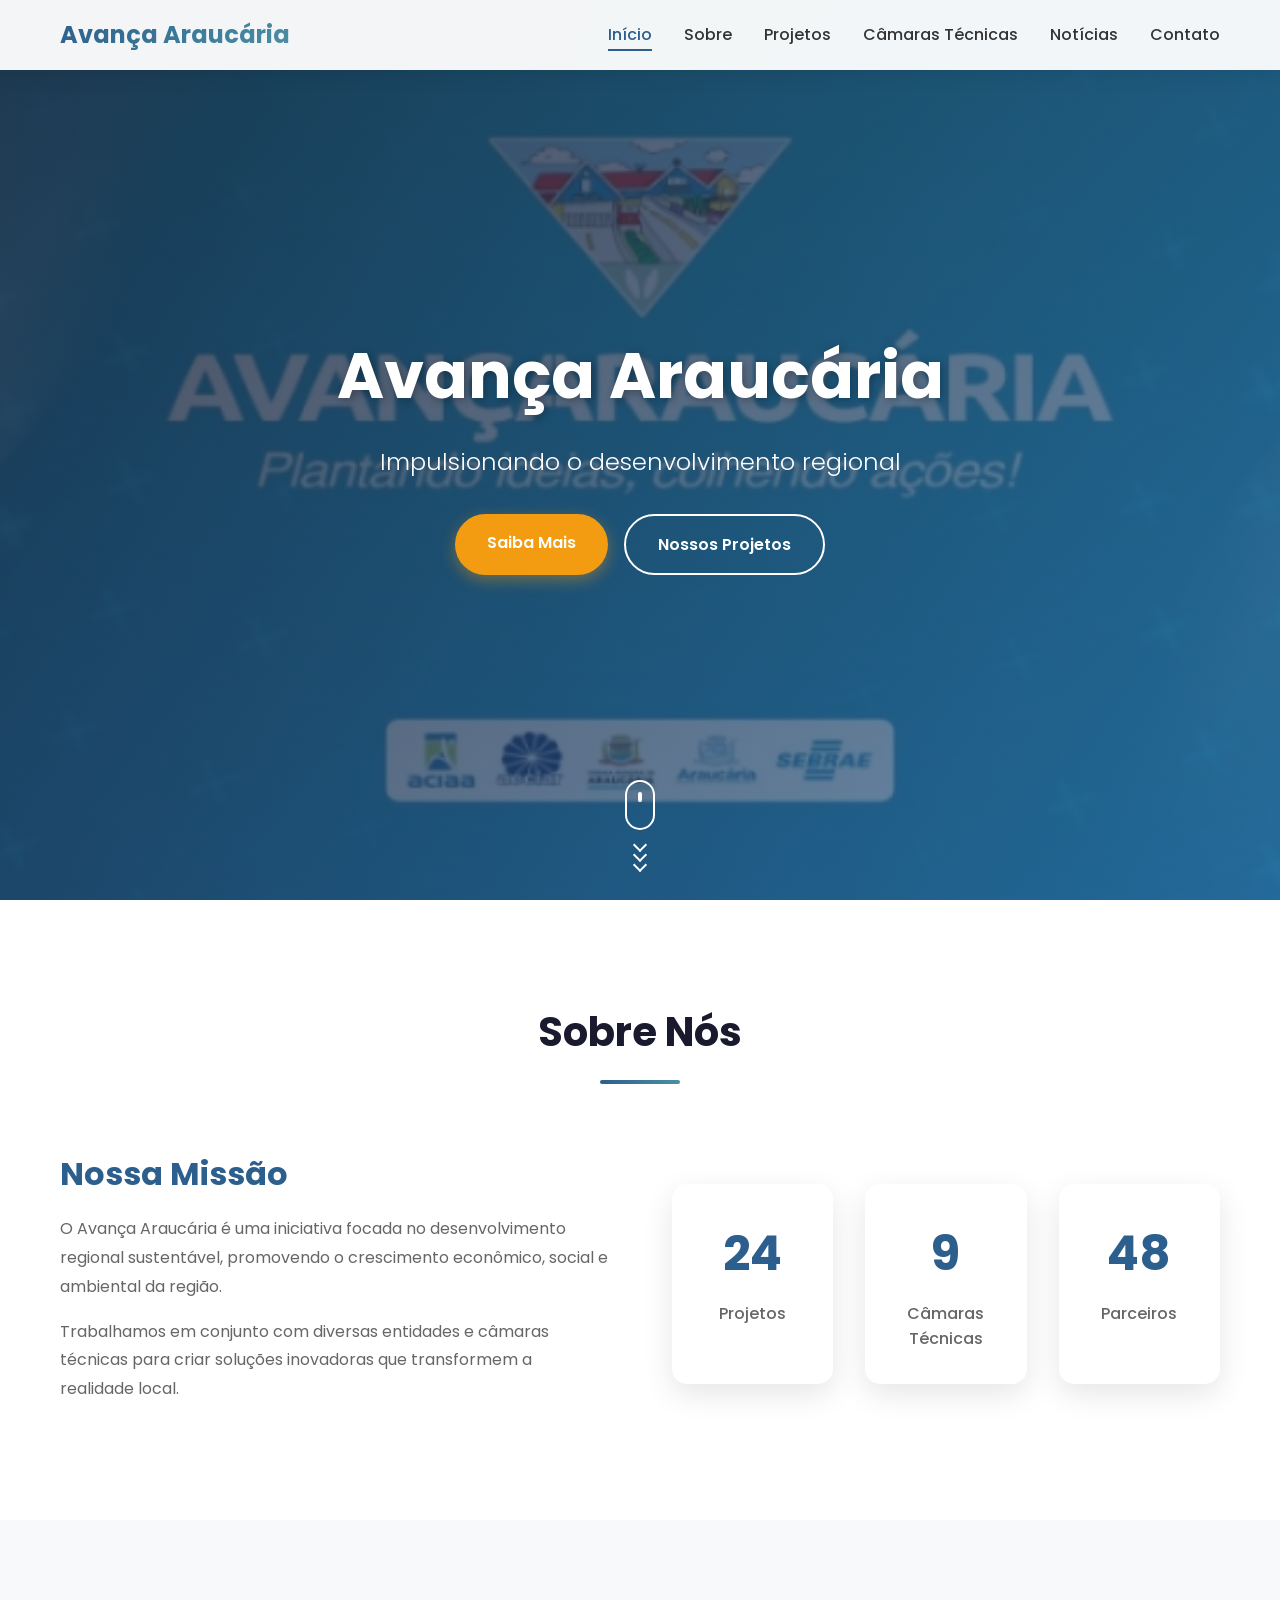
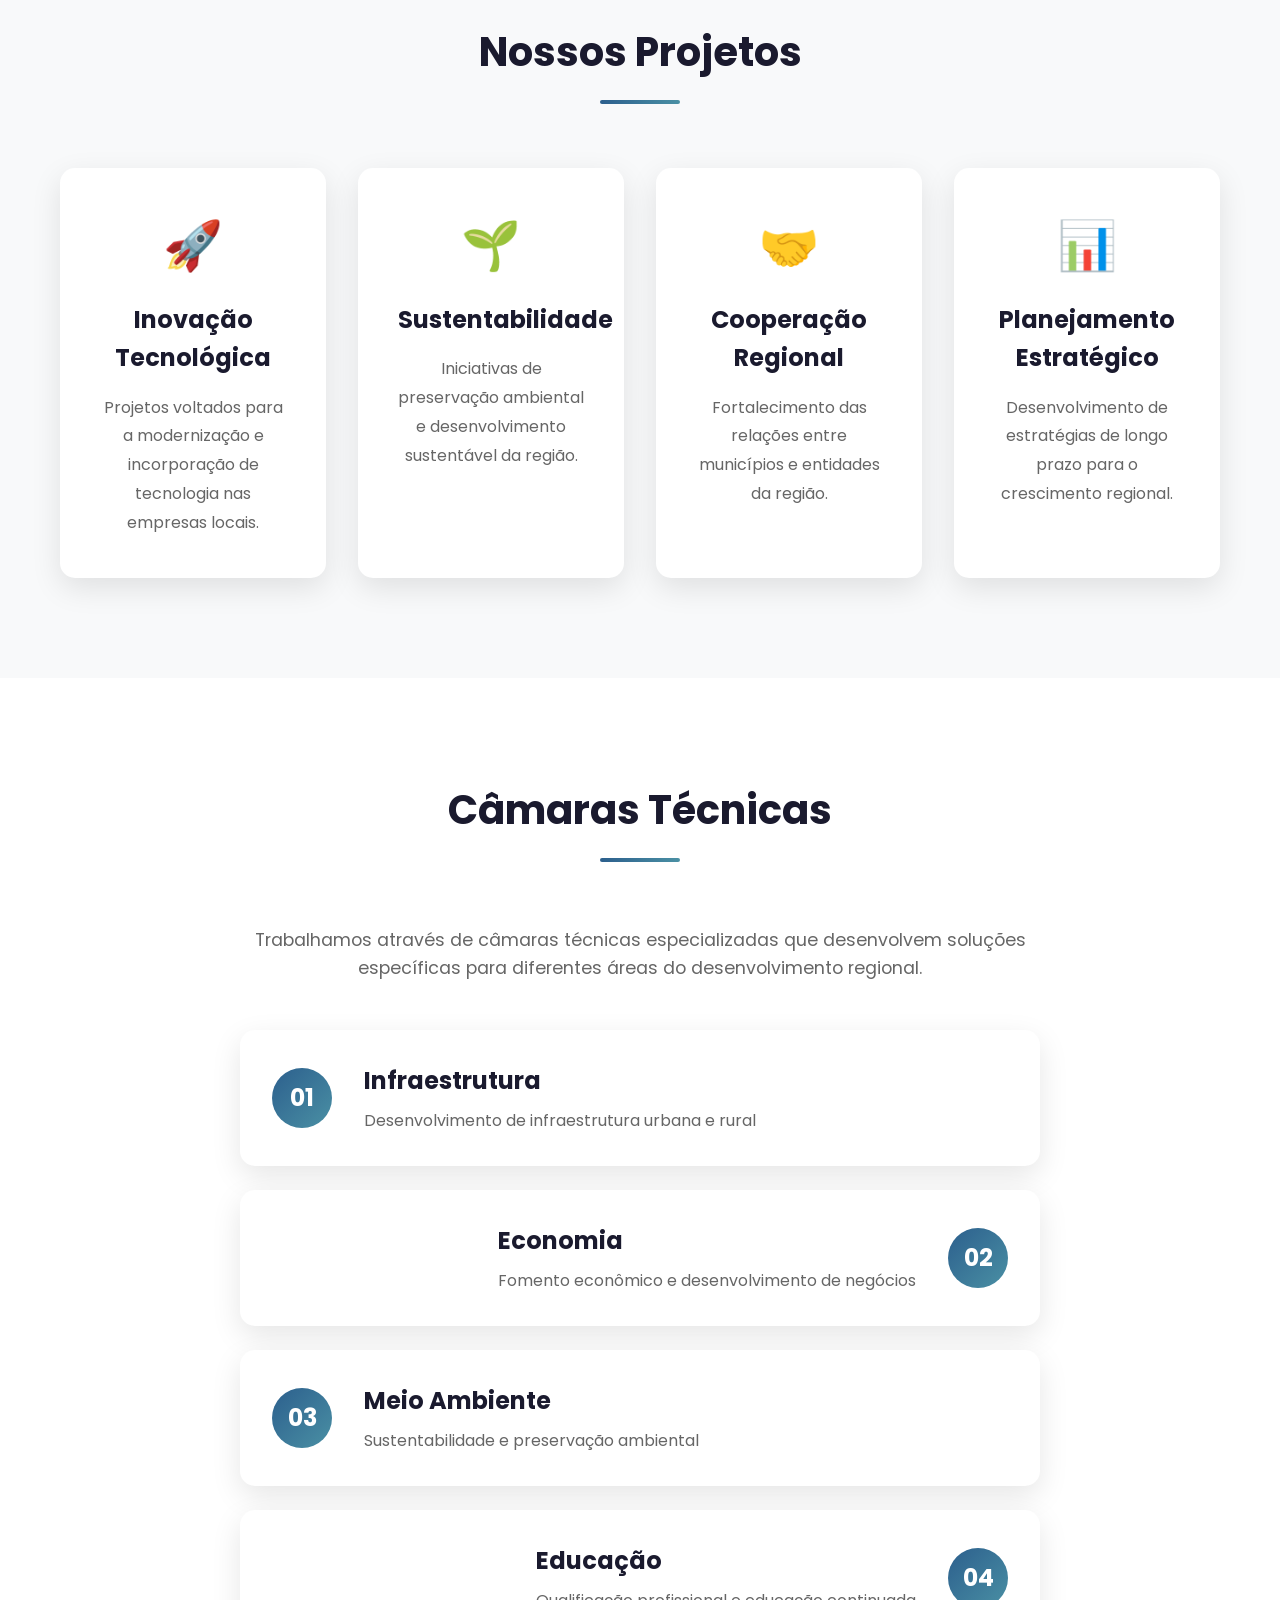
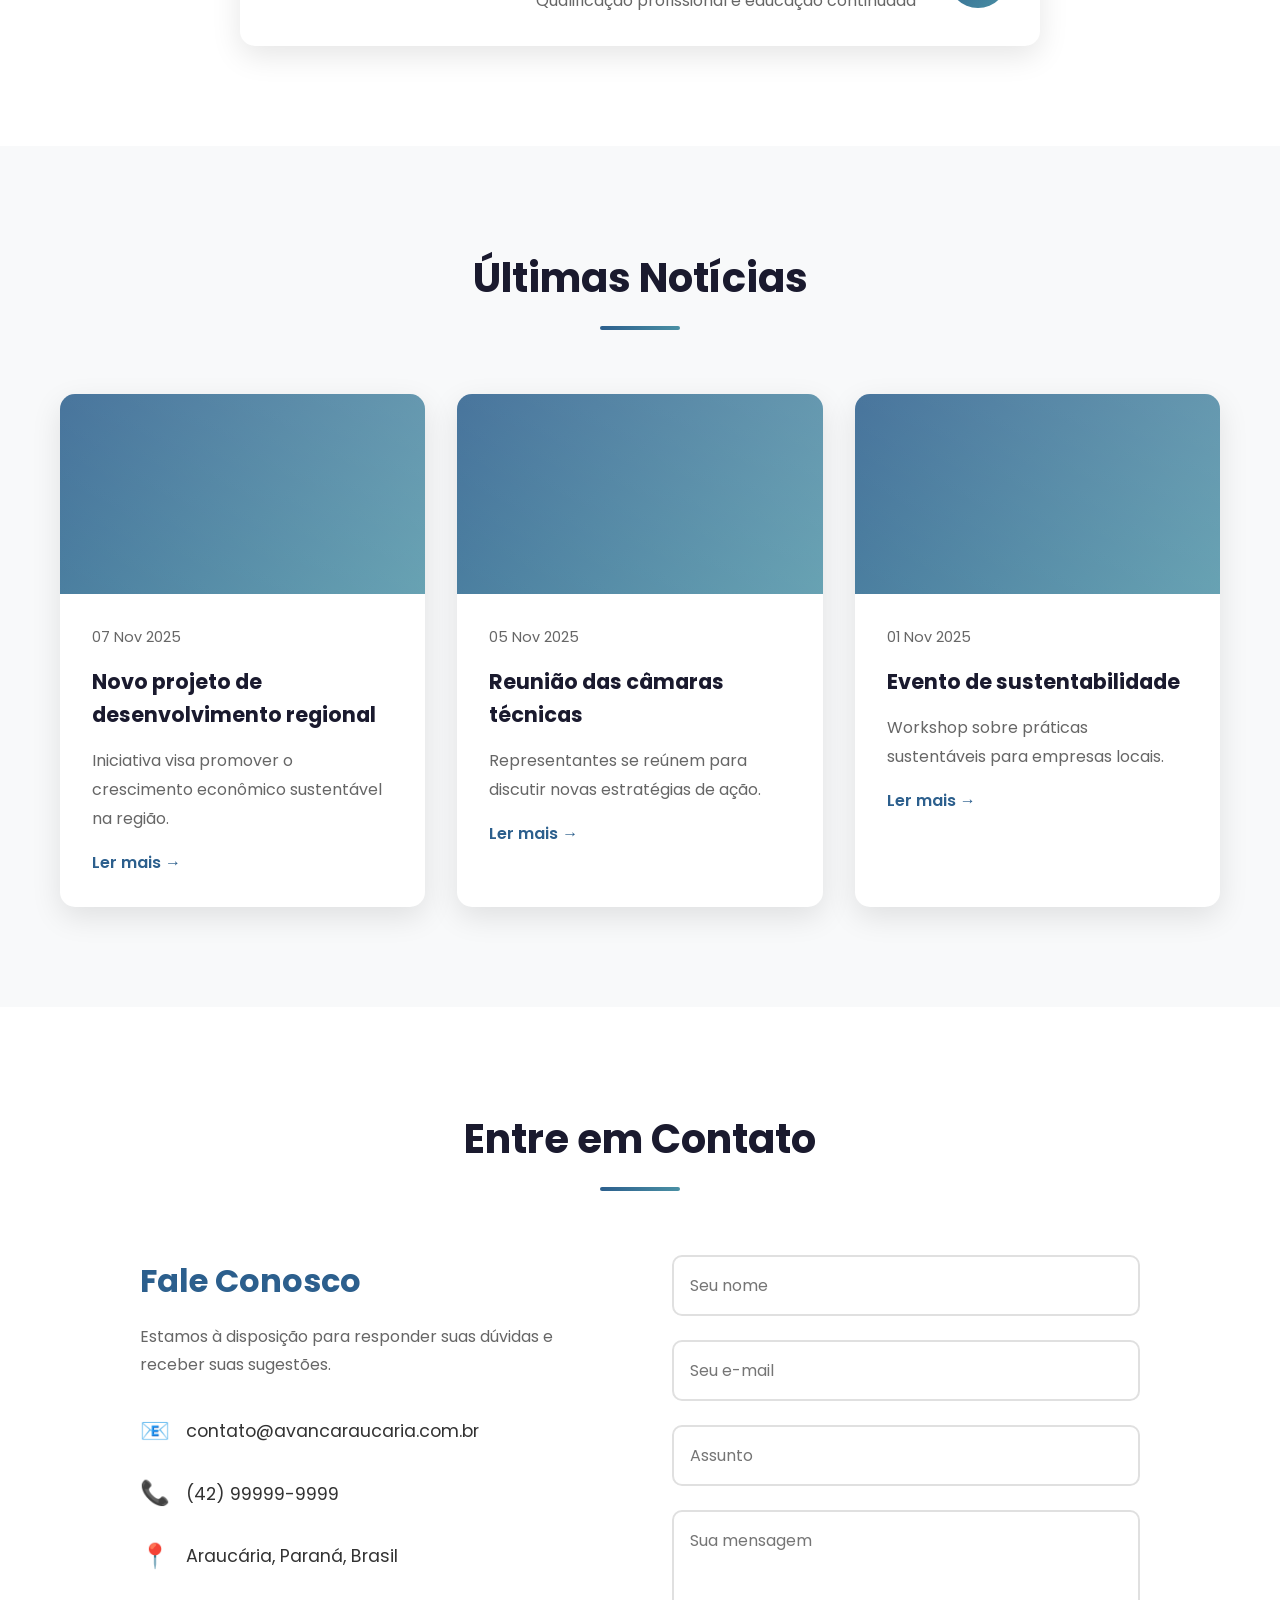
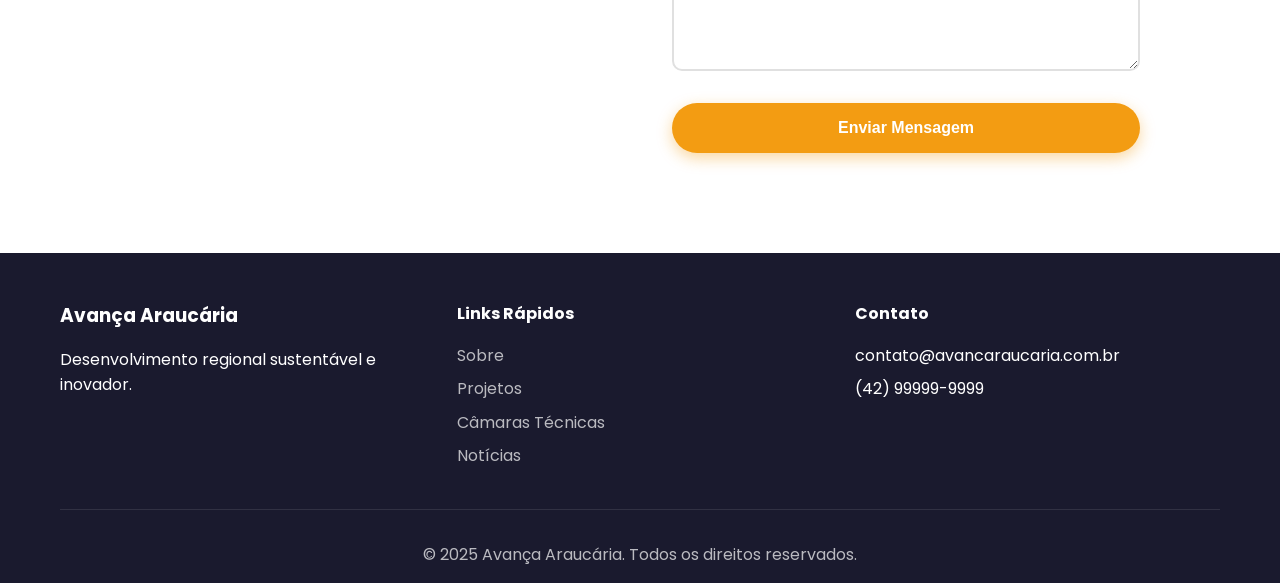
==== avancaaraucaria/frontend/index.html @ 535eb8fd "Versão inicial Frontend apenas" ====
<!DOCTYPE html>
<html lang="pt-BR">
<head>
    <meta charset="UTF-8">
    <meta name="viewport" content="width=device-width, initial-scale=1.0">
    <title>Avança Araucária - Desenvolvimento Regional</title>
    <link rel="stylesheet" href="styles.css">
    <link rel="preconnect" href="https://fonts.googleapis.com">
    <link rel="preconnect" href="https://fonts.gstatic.com" crossorigin>
    <link href="https://fonts.googleapis.com/css2?family=Poppins:wght@300;400;600;700&display=swap" rel="stylesheet">
</head>
<body>
    <!-- Navigation -->
    <nav class="navbar" id="navbar">
        <div class="container">
            <div class="nav-wrapper">
                <div class="logo">
                    <span class="logo-text">Avança Araucária</span>
                </div>
                <ul class="nav-menu" id="navMenu">
                    <li><a href="#home" class="nav-link">Início</a></li>
                    <li><a href="#sobre" class="nav-link">Sobre</a></li>
                    <li><a href="#projetos" class="nav-link">Projetos</a></li>
                    <li><a href="#câmaras" class="nav-link">Câmaras Técnicas</a></li>
                    <li><a href="#noticias" class="nav-link">Notícias</a></li>
                    <li><a href="#contato" class="nav-link">Contato</a></li>
                </ul>
                <div class="hamburger" id="hamburger">
                    <span></span>
                    <span></span>
                    <span></span>
                </div>
            </div>
        </div>
    </nav>

    <!-- Hero Section -->
    <section id="home" class="hero">
        <div class="hero-background">
            <div class="hero-image-wrapper">
                <img src="941.jpg" alt="Avança Araucária" class="hero-image">
                <div class="hero-overlay"></div>
            </div>
        </div>
        <div class="hero-content">
            <div class="container">
                <h1 class="hero-title fade-in-up">Avança Araucária</h1>
                <p class="hero-subtitle fade-in-up delay-1">Impulsionando o desenvolvimento regional</p>
                <div class="hero-buttons fade-in-up delay-2">
                    <a href="#sobre" class="btn btn-primary">Saiba Mais</a>
                    <a href="#projetos" class="btn btn-secondary">Nossos Projetos</a>
                </div>
            </div>
        </div>
        <div class="scroll-indicator">
            <div class="mouse">
                <div class="wheel"></div>
            </div>
            <div class="arrow">
                <span></span>
                <span></span>
                <span></span>
            </div>
        </div>
    </section>

    <!-- Sobre Section -->
    <section id="sobre" class="sobre section">
        <div class="container">
            <div class="section-header">
                <h2 class="section-title">Sobre Nós</h2>
                <div class="title-underline"></div>
            </div>
            <div class="sobre-content">
                <div class="sobre-text fade-in-left">
                    <h3>Nossa Missão</h3>
                    <p>O Avança Araucária é uma iniciativa focada no desenvolvimento regional sustentável, promovendo o crescimento econômico, social e ambiental da região.</p>
                    <p>Trabalhamos em conjunto com diversas entidades e câmaras técnicas para criar soluções inovadoras que transformem a realidade local.</p>
                </div>
                <div class="sobre-stats fade-in-right">
                    <div class="stat-card">
                        <div class="stat-number" data-target="50">0</div>
                        <div class="stat-label">Projetos</div>
                    </div>
                    <div class="stat-card">
                        <div class="stat-number" data-target="20">0</div>
                        <div class="stat-label">Câmaras Técnicas</div>
                    </div>
                    <div class="stat-card">
                        <div class="stat-number" data-target="100">0</div>
                        <div class="stat-label">Parceiros</div>
                    </div>
                </div>
            </div>
        </div>
    </section>

    <!-- Projetos Section -->
    <section id="projetos" class="projetos section bg-light">
        <div class="container">
            <div class="section-header">
                <h2 class="section-title">Nossos Projetos</h2>
                <div class="title-underline"></div>
            </div>
            <div class="projetos-grid">
                <div class="projeto-card fade-in-up">
                    <div class="projeto-icon">🚀</div>
                    <h3>Inovação Tecnológica</h3>
                    <p>Projetos voltados para a modernização e incorporação de tecnologia nas empresas locais.</p>
                </div>
                <div class="projeto-card fade-in-up delay-1">
                    <div class="projeto-icon">🌱</div>
                    <h3>Sustentabilidade</h3>
                    <p>Iniciativas de preservação ambiental e desenvolvimento sustentável da região.</p>
                </div>
                <div class="projeto-card fade-in-up delay-2">
                    <div class="projeto-icon">🤝</div>
                    <h3>Cooperação Regional</h3>
                    <p>Fortalecimento das relações entre municípios e entidades da região.</p>
                </div>
                <div class="projeto-card fade-in-up delay-3">
                    <div class="projeto-icon">📊</div>
                    <h3>Planejamento Estratégico</h3>
                    <p>Desenvolvimento de estratégias de longo prazo para o crescimento regional.</p>
                </div>
            </div>
        </div>
    </section>

    <!-- Câmaras Técnicas Section -->
    <section id="câmaras" class="camaras section">
        <div class="container">
            <div class="section-header">
                <h2 class="section-title">Câmaras Técnicas</h2>
                <div class="title-underline"></div>
            </div>
            <div class="camaras-content">
                <p class="section-description">Trabalhamos através de câmaras técnicas especializadas que desenvolvem soluções específicas para diferentes áreas do desenvolvimento regional.</p>
                <div class="camaras-list">
                    <div class="camara-item fade-in-left">
                        <div class="camara-badge">01</div>
                        <div class="camara-content">
                            <h3>Infraestrutura</h3>
                            <p>Desenvolvimento de infraestrutura urbana e rural</p>
                        </div>
                    </div>
                    <div class="camara-item fade-in-right">
                        <div class="camara-badge">02</div>
                        <div class="camara-content">
                            <h3>Economia</h3>
                            <p>Fomento econômico e desenvolvimento de negócios</p>
                        </div>
                    </div>
                    <div class="camara-item fade-in-left">
                        <div class="camara-badge">03</div>
                        <div class="camara-content">
                            <h3>Meio Ambiente</h3>
                            <p>Sustentabilidade e preservação ambiental</p>
                        </div>
                    </div>
                    <div class="camara-item fade-in-right">
                        <div class="camara-badge">04</div>
                        <div class="camara-content">
                            <h3>Educação</h3>
                            <p>Qualificação profissional e educação continuada</p>
                        </div>
                    </div>
                </div>
            </div>
        </div>
    </section>

    <!-- Notícias Section -->
    <section id="noticias" class="noticias section bg-light">
        <div class="container">
            <div class="section-header">
                <h2 class="section-title">Últimas Notícias</h2>
                <div class="title-underline"></div>
            </div>
            <div class="noticias-grid">
                <article class="noticia-card fade-in-up">
                    <div class="noticia-image">
                        <div class="noticia-placeholder"></div>
                    </div>
                    <div class="noticia-content">
                        <span class="noticia-date">07 Nov 2025</span>
                        <h3>Novo projeto de desenvolvimento regional</h3>
                        <p>Iniciativa visa promover o crescimento econômico sustentável na região.</p>
                        <a href="#" class="noticia-link">Ler mais →</a>
                    </div>
                </article>
                <article class="noticia-card fade-in-up delay-1">
                    <div class="noticia-image">
                        <div class="noticia-placeholder"></div>
                    </div>
                    <div class="noticia-content">
                        <span class="noticia-date">05 Nov 2025</span>
                        <h3>Reunião das câmaras técnicas</h3>
                        <p>Representantes se reúnem para discutir novas estratégias de ação.</p>
                        <a href="#" class="noticia-link">Ler mais →</a>
                    </div>
                </article>
                <article class="noticia-card fade-in-up delay-2">
                    <div class="noticia-image">
                        <div class="noticia-placeholder"></div>
                    </div>
                    <div class="noticia-content">
                        <span class="noticia-date">01 Nov 2025</span>
                        <h3>Evento de sustentabilidade</h3>
                        <p>Workshop sobre práticas sustentáveis para empresas locais.</p>
                        <a href="#" class="noticia-link">Ler mais →</a>
                    </div>
                </article>
            </div>
        </div>
    </section>

    <!-- Contato Section -->
    <section id="contato" class="contato section">
        <div class="container">
            <div class="section-header">
                <h2 class="section-title">Entre em Contato</h2>
                <div class="title-underline"></div>
            </div>
            <div class="contato-content">
                <div class="contato-info fade-in-left">
                    <h3>Fale Conosco</h3>
                    <p>Estamos à disposição para responder suas dúvidas e receber suas sugestões.</p>
                    <div class="contato-details">
                        <div class="contato-item">
                            <span class="contato-icon">📧</span>
                            <span>contato@avancaraucaria.com.br</span>
                        </div>
                        <div class="contato-item">
                            <span class="contato-icon">📞</span>
                            <span>(42) 99999-9999</span>
                        </div>
                        <div class="contato-item">
                            <span class="contato-icon">📍</span>
                            <span>Araucária, Paraná, Brasil</span>
                        </div>
                    </div>
                </div>
                <form class="contato-form fade-in-right">
                    <div class="form-group">
                        <input type="text" placeholder="Seu nome" required>
                    </div>
                    <div class="form-group">
                        <input type="email" placeholder="Seu e-mail" required>
                    </div>
                    <div class="form-group">
                        <input type="text" placeholder="Assunto" required>
                    </div>
                    <div class="form-group">
                        <textarea placeholder="Sua mensagem" rows="5" required></textarea>
                    </div>
                    <button type="submit" class="btn btn-primary">Enviar Mensagem</button>
                </form>
            </div>
        </div>
    </section>

    <!-- Footer -->
    <footer class="footer">
        <div class="container">
            <div class="footer-content">
                <div class="footer-section">
                    <h3>Avança Araucária</h3>
                    <p>Desenvolvimento regional sustentável e inovador.</p>
                </div>
                <div class="footer-section">
                    <h4>Links Rápidos</h4>
                    <ul>
                        <li><a href="#sobre">Sobre</a></li>
                        <li><a href="#projetos">Projetos</a></li>
                        <li><a href="#câmaras">Câmaras Técnicas</a></li>
                        <li><a href="#noticias">Notícias</a></li>
                    </ul>
                </div>
                <div class="footer-section">
                    <h4>Contato</h4>
                    <ul>
                        <li>contato@avancaraucaria.com.br</li>
                        <li>(42) 99999-9999</li>
                    </ul>
                </div>
            </div>
            <div class="footer-bottom">
                <p>&copy; 2025 Avança Araucária. Todos os direitos reservados.</p>
            </div>
        </div>
    </footer>

    <script src="script.js"></script>
</body>
</html>
---- avancaaraucaria/frontend/styles.css ----
/* Reset and Base Styles */
* {
    margin: 0;
    padding: 0;
    box-sizing: border-box;
}

:root {
    --primary-color: #2c5f8d;
    --secondary-color: #4a90a4;
    --accent-color: #f39c12;
    --dark-color: #1a1a2e;
    --light-color: #f8f9fa;
    --text-color: #333;
    --text-light: #666;
    --white: #ffffff;
    --shadow: 0 10px 30px rgba(0, 0, 0, 0.1);
    --shadow-hover: 0 15px 40px rgba(0, 0, 0, 0.15);
}

html {
    scroll-behavior: smooth;
}

body {
    font-family: 'Poppins', sans-serif;
    color: var(--text-color);
    line-height: 1.6;
    overflow-x: hidden;
}

.container {
    max-width: 1200px;
    margin: 0 auto;
    padding: 0 20px;
}

/* Navigation */
.navbar {
    position: fixed;
    top: 0;
    left: 0;
    width: 100%;
    background: rgba(255, 255, 255, 0.95);
    backdrop-filter: blur(10px);
    box-shadow: 0 2px 20px rgba(0, 0, 0, 0.1);
    z-index: 1000;
    transition: all 0.3s ease;
}

.navbar.scrolled {
    background: rgba(255, 255, 255, 0.98);
    box-shadow: 0 5px 30px rgba(0, 0, 0, 0.15);
}

.nav-wrapper {
    display: flex;
    justify-content: space-between;
    align-items: center;
    padding: 1rem 0;
}

.logo-text {
    font-size: 1.5rem;
    font-weight: 700;
    background: linear-gradient(135deg, var(--primary-color), var(--secondary-color));
    -webkit-background-clip: text;
    -webkit-text-fill-color: transparent;
    background-clip: text;
}

.nav-menu {
    display: flex;
    list-style: none;
    gap: 2rem;
}

.nav-link {
    text-decoration: none;
    color: var(--text-color);
    font-weight: 500;
    position: relative;
    transition: color 0.3s ease;
}

.nav-link::after {
    content: '';
    position: absolute;
    bottom: -5px;
    left: 0;
    width: 0;
    height: 2px;
    background: var(--primary-color);
    transition: width 0.3s ease;
}

.nav-link:hover {
    color: var(--primary-color);
}

.nav-link:hover::after {
    width: 100%;
}

.hamburger {
    display: none;
    flex-direction: column;
    cursor: pointer;
    gap: 5px;
}

.hamburger span {
    width: 25px;
    height: 3px;
    background: var(--text-color);
    transition: all 0.3s ease;
}

/* Hero Section */
.hero {
    position: relative;
    height: 100vh;
    display: flex;
    align-items: center;
    justify-content: center;
    overflow: hidden;
}

.hero-background {
    position: absolute;
    top: 0;
    left: 0;
    width: 100%;
    height: 100%;
    z-index: -1;
}

.hero-image-wrapper {
    position: relative;
    width: 100%;
    height: 100%;
}

.hero-image {
    width: 100%;
    height: 100%;
    object-fit: cover;
    animation: zoomIn 20s ease-in-out infinite alternate;
}

@keyframes zoomIn {
    from {
        transform: scale(1);
    }
    to {
        transform: scale(1.1);
    }
}

.hero-overlay {
    position: absolute;
    top: 0;
    left: 0;
    width: 100%;
    height: 100%;
    background: linear-gradient(135deg, rgba(26, 26, 46, 0.8), rgba(44, 95, 141, 0.7));
}

.hero-content {
    position: relative;
    z-index: 1;
    text-align: center;
    color: var(--white);
}

.hero-title {
    font-size: 4rem;
    font-weight: 700;
    margin-bottom: 1rem;
    text-shadow: 2px 2px 10px rgba(0, 0, 0, 0.3);
    animation: fadeInUp 1s ease-out;
}

.hero-subtitle {
    font-size: 1.5rem;
    margin-bottom: 2rem;
    font-weight: 300;
    animation: fadeInUp 1s ease-out 0.3s both;
}

.hero-buttons {
    display: flex;
    gap: 1rem;
    justify-content: center;
    flex-wrap: wrap;
    animation: fadeInUp 1s ease-out 0.6s both;
}

@keyframes fadeInUp {
    from {
        opacity: 0;
        transform: translateY(30px);
    }
    to {
        opacity: 1;
        transform: translateY(0);
    }
}

.btn {
    padding: 1rem 2rem;
    border: none;
    border-radius: 50px;
    font-size: 1rem;
    font-weight: 600;
    text-decoration: none;
    cursor: pointer;
    transition: all 0.3s ease;
    display: inline-block;
}

.btn-primary {
    background: var(--accent-color);
    color: var(--white);
    box-shadow: 0 5px 15px rgba(243, 156, 18, 0.4);
}

.btn-primary:hover {
    background: #e67e22;
    transform: translateY(-3px);
    box-shadow: 0 8px 25px rgba(243, 156, 18, 0.6);
}

.btn-secondary {
    background: transparent;
    color: var(--white);
    border: 2px solid var(--white);
}

.btn-secondary:hover {
    background: var(--white);
    color: var(--primary-color);
    transform: translateY(-3px);
}

/* Scroll Indicator */
.scroll-indicator {
    position: absolute;
    bottom: 30px;
    left: 50%;
    transform: translateX(-50%);
    z-index: 2;
}

.mouse {
    width: 30px;
    height: 50px;
    border: 2px solid var(--white);
    border-radius: 15px;
    position: relative;
    margin: 0 auto;
}

.wheel {
    width: 4px;
    height: 10px;
    background: var(--white);
    border-radius: 2px;
    position: absolute;
    top: 10px;
    left: 50%;
    transform: translateX(-50%);
    animation: scroll 2s infinite;
}

@keyframes scroll {
    0% {
        opacity: 1;
        transform: translateX(-50%) translateY(0);
    }
    100% {
        opacity: 0;
        transform: translateX(-50%) translateY(20px);
    }
}

.arrow {
    display: flex;
    flex-direction: column;
    align-items: center;
    margin-top: 10px;
}

.arrow span {
    width: 10px;
    height: 10px;
    border-right: 2px solid var(--white);
    border-bottom: 2px solid var(--white);
    transform: rotate(45deg);
    animation: arrowDown 1.5s infinite;
}

.arrow span:nth-child(2) {
    animation-delay: 0.2s;
}

.arrow span:nth-child(3) {
    animation-delay: 0.4s;
}

@keyframes arrowDown {
    0%, 100% {
        opacity: 0;
        transform: rotate(45deg) translateY(-10px);
    }
    50% {
        opacity: 1;
        transform: rotate(45deg) translateY(0);
    }
}

/* Section Styles */
.section {
    padding: 100px 0;
}

.bg-light {
    background: var(--light-color);
}

.section-header {
    text-align: center;
    margin-bottom: 4rem;
}

.section-title {
    font-size: 2.5rem;
    font-weight: 700;
    color: var(--dark-color);
    margin-bottom: 1rem;
}

.title-underline {
    width: 80px;
    height: 4px;
    background: linear-gradient(90deg, var(--primary-color), var(--secondary-color));
    margin: 0 auto;
    border-radius: 2px;
    animation: expandWidth 1s ease-out;
}

@keyframes expandWidth {
    from {
        width: 0;
    }
    to {
        width: 80px;
    }
}

/* Sobre Section */
.sobre-content {
    display: grid;
    grid-template-columns: 1fr 1fr;
    gap: 4rem;
    align-items: center;
}

.sobre-text h3 {
    font-size: 2rem;
    color: var(--primary-color);
    margin-bottom: 1rem;
}

.sobre-text p {
    margin-bottom: 1rem;
    color: var(--text-light);
    line-height: 1.8;
}

.sobre-stats {
    display: grid;
    grid-template-columns: repeat(3, 1fr);
    gap: 2rem;
}

.stat-card {
    text-align: center;
    padding: 2rem;
    background: var(--white);
    border-radius: 15px;
    box-shadow: var(--shadow);
    transition: transform 0.3s ease, box-shadow 0.3s ease;
}

.stat-card:hover {
    transform: translateY(-10px);
    box-shadow: var(--shadow-hover);
}

.stat-number {
    font-size: 3rem;
    font-weight: 700;
    color: var(--primary-color);
    margin-bottom: 0.5rem;
}

.stat-label {
    color: var(--text-light);
    font-weight: 500;
}

/* Projetos Section */
.projetos-grid {
    display: grid;
    grid-template-columns: repeat(auto-fit, minmax(250px, 1fr));
    gap: 2rem;
}

.projeto-card {
    background: var(--white);
    padding: 2.5rem;
    border-radius: 15px;
    box-shadow: var(--shadow);
    text-align: center;
    transition: all 0.3s ease;
    cursor: pointer;
}

.projeto-card:hover {
    transform: translateY(-10px);
    box-shadow: var(--shadow-hover);
}

.projeto-icon {
    font-size: 3rem;
    margin-bottom: 1rem;
    animation: bounce 2s infinite;
}

@keyframes bounce {
    0%, 100% {
        transform: translateY(0);
    }
    50% {
        transform: translateY(-10px);
    }
}

.projeto-card h3 {
    font-size: 1.5rem;
    color: var(--dark-color);
    margin-bottom: 1rem;
}

.projeto-card p {
    color: var(--text-light);
    line-height: 1.8;
}

/* Câmaras Section */
.camaras-content {
    max-width: 800px;
    margin: 0 auto;
}

.section-description {
    text-align: center;
    color: var(--text-light);
    margin-bottom: 3rem;
    font-size: 1.1rem;
}

.camaras-list {
    display: flex;
    flex-direction: column;
    gap: 1.5rem;
}

.camara-item {
    display: flex;
    align-items: center;
    gap: 2rem;
    padding: 2rem;
    background: var(--white);
    border-radius: 15px;
    box-shadow: var(--shadow);
    transition: all 0.3s ease;
}

.camara-item:hover {
    transform: translateX(10px);
    box-shadow: var(--shadow-hover);
}

.camara-item:nth-child(even) {
    flex-direction: row-reverse;
}

.camara-item:nth-child(even):hover {
    transform: translateX(-10px);
}

.camara-badge {
    min-width: 60px;
    height: 60px;
    background: linear-gradient(135deg, var(--primary-color), var(--secondary-color));
    color: var(--white);
    border-radius: 50%;
    display: flex;
    align-items: center;
    justify-content: center;
    font-size: 1.5rem;
    font-weight: 700;
}

.camara-content h3 {
    font-size: 1.5rem;
    color: var(--dark-color);
    margin-bottom: 0.5rem;
}

.camara-content p {
    color: var(--text-light);
}

/* Notícias Section */
.noticias-grid {
    display: grid;
    grid-template-columns: repeat(auto-fit, minmax(300px, 1fr));
    gap: 2rem;
}

.noticia-card {
    background: var(--white);
    border-radius: 15px;
    overflow: hidden;
    box-shadow: var(--shadow);
    transition: all 0.3s ease;
}

.noticia-card:hover {
    transform: translateY(-10px);
    box-shadow: var(--shadow-hover);
}

.noticia-image {
    height: 200px;
    background: linear-gradient(135deg, var(--primary-color), var(--secondary-color));
    position: relative;
    overflow: hidden;
}

.noticia-placeholder {
    width: 100%;
    height: 100%;
    background: linear-gradient(45deg, rgba(255, 255, 255, 0.1), rgba(255, 255, 255, 0.2));
    animation: shimmer 2s infinite;
}

@keyframes shimmer {
    0% {
        transform: translateX(-100%);
    }
    100% {
        transform: translateX(100%);
    }
}

.noticia-content {
    padding: 2rem;
}

.noticia-date {
    color: var(--text-light);
    font-size: 0.9rem;
    display: block;
    margin-bottom: 1rem;
}

.noticia-content h3 {
    font-size: 1.3rem;
    color: var(--dark-color);
    margin-bottom: 1rem;
}

.noticia-content p {
    color: var(--text-light);
    margin-bottom: 1rem;
    line-height: 1.8;
}

.noticia-link {
    color: var(--primary-color);
    text-decoration: none;
    font-weight: 600;
    transition: color 0.3s ease;
}

.noticia-link:hover {
    color: var(--secondary-color);
}

/* Contato Section */
.contato-content {
    display: grid;
    grid-template-columns: 1fr 1fr;
    gap: 4rem;
    max-width: 1000px;
    margin: 0 auto;
}

.contato-info h3 {
    font-size: 2rem;
    color: var(--primary-color);
    margin-bottom: 1rem;
}

.contato-info p {
    color: var(--text-light);
    margin-bottom: 2rem;
    line-height: 1.8;
}

.contato-details {
    display: flex;
    flex-direction: column;
    gap: 1.5rem;
}

.contato-item {
    display: flex;
    align-items: center;
    gap: 1rem;
    font-size: 1.1rem;
}

.contato-icon {
    font-size: 1.5rem;
}

.contato-form {
    display: flex;
    flex-direction: column;
    gap: 1.5rem;
}

.form-group input,
.form-group textarea {
    width: 100%;
    padding: 1rem;
    border: 2px solid #e0e0e0;
    border-radius: 10px;
    font-family: 'Poppins', sans-serif;
    font-size: 1rem;
    transition: all 0.3s ease;
}

.form-group input:focus,
.form-group textarea:focus {
    outline: none;
    border-color: var(--primary-color);
    box-shadow: 0 0 0 3px rgba(44, 95, 141, 0.1);
}

/* Footer */
.footer {
    background: var(--dark-color);
    color: var(--white);
    padding: 3rem 0 1rem;
}

.footer-content {
    display: grid;
    grid-template-columns: repeat(auto-fit, minmax(250px, 1fr));
    gap: 2rem;
    margin-bottom: 2rem;
}

.footer-section h3,
.footer-section h4 {
    margin-bottom: 1rem;
}

.footer-section ul {
    list-style: none;
}

.footer-section ul li {
    margin-bottom: 0.5rem;
}

.footer-section a {
    color: rgba(255, 255, 255, 0.7);
    text-decoration: none;
    transition: color 0.3s ease;
}

.footer-section a:hover {
    color: var(--white);
}

.footer-bottom {
    text-align: center;
    padding-top: 2rem;
    border-top: 1px solid rgba(255, 255, 255, 0.1);
    color: rgba(255, 255, 255, 0.7);
}

/* Animations */
.fade-in-up {
    opacity: 0;
    transform: translateY(30px);
    transition: all 0.8s ease-out;
}

.fade-in-up.visible {
    opacity: 1;
    transform: translateY(0);
}

.fade-in-left {
    opacity: 0;
    transform: translateX(-50px);
    transition: all 0.8s ease-out;
}

.fade-in-left.visible {
    opacity: 1;
    transform: translateX(0);
}

.fade-in-right {
    opacity: 0;
    transform: translateX(50px);
    transition: all 0.8s ease-out;
}

.fade-in-right.visible {
    opacity: 1;
    transform: translateX(0);
}

.delay-1 {
    transition-delay: 0.2s;
}

.delay-2 {
    transition-delay: 0.4s;
}

.delay-3 {
    transition-delay: 0.6s;
}

/* Responsive Design */
@media (max-width: 768px) {
    .nav-menu {
        position: fixed;
        left: -100%;
        top: 70px;
        flex-direction: column;
        background: var(--white);
        width: 100%;
        text-align: center;
        transition: 0.3s;
        box-shadow: 0 10px 27px rgba(0, 0, 0, 0.05);
        padding: 2rem 0;
    }

    .nav-menu.active {
        left: 0;
    }

    .hamburger {
        display: flex;
    }

    .hamburger.active span:nth-child(1) {
        transform: rotate(45deg) translate(8px, 8px);
    }

    .hamburger.active span:nth-child(2) {
        opacity: 0;
    }

    .hamburger.active span:nth-child(3) {
        transform: rotate(-45deg) translate(7px, -7px);
    }

    .hero-title {
        font-size: 2.5rem;
    }

    .hero-subtitle {
        font-size: 1.2rem;
    }

    .sobre-content,
    .contato-content {
        grid-template-columns: 1fr;
    }

    .sobre-stats {
        grid-template-columns: 1fr;
    }

    .section-title {
        font-size: 2rem;
    }

    .camara-item,
    .camara-item:nth-child(even) {
        flex-direction: column;
        text-align: center;
    }

    .camara-item:hover,
    .camara-item:nth-child(even):hover {
        transform: translateY(-10px);
    }
}

@media (max-width: 480px) {
    .hero-title {
        font-size: 2rem;
    }

    .hero-buttons {
        flex-direction: column;
    }

    .btn {
        width: 100%;
    }
}
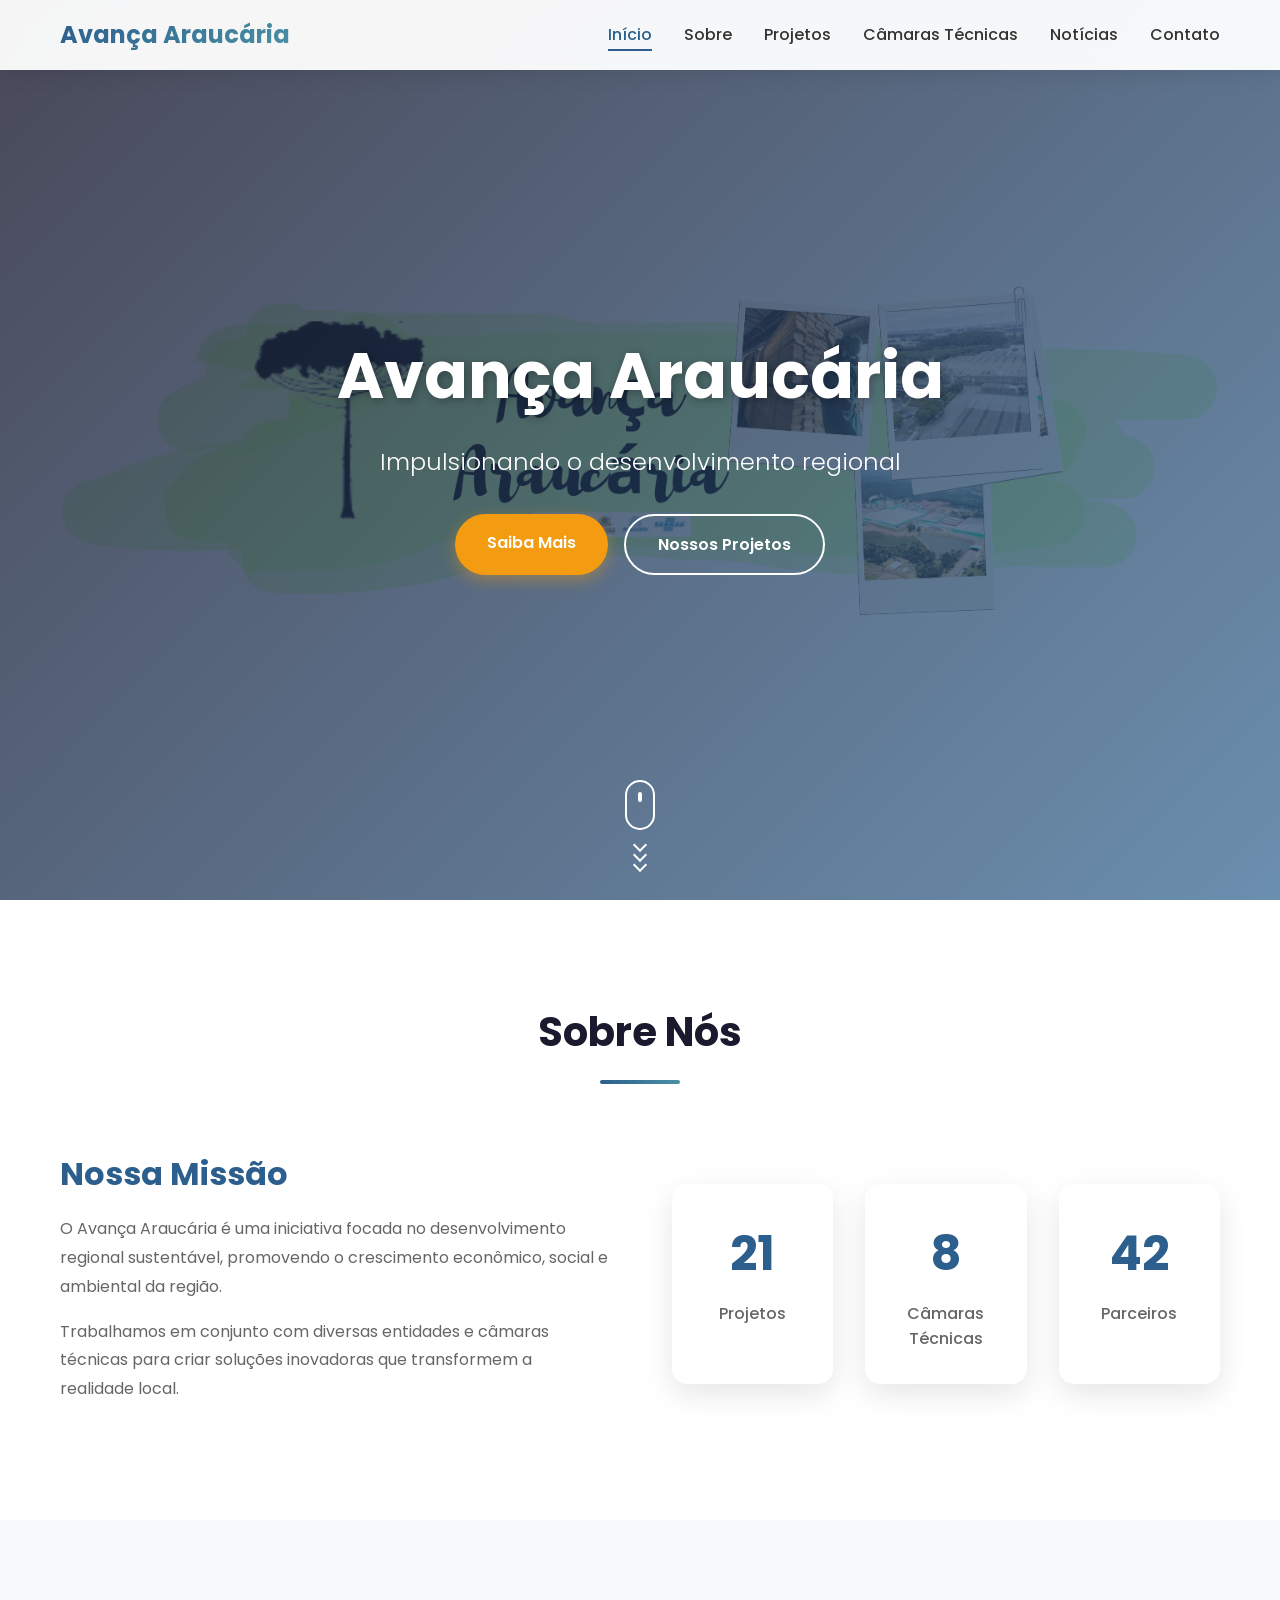
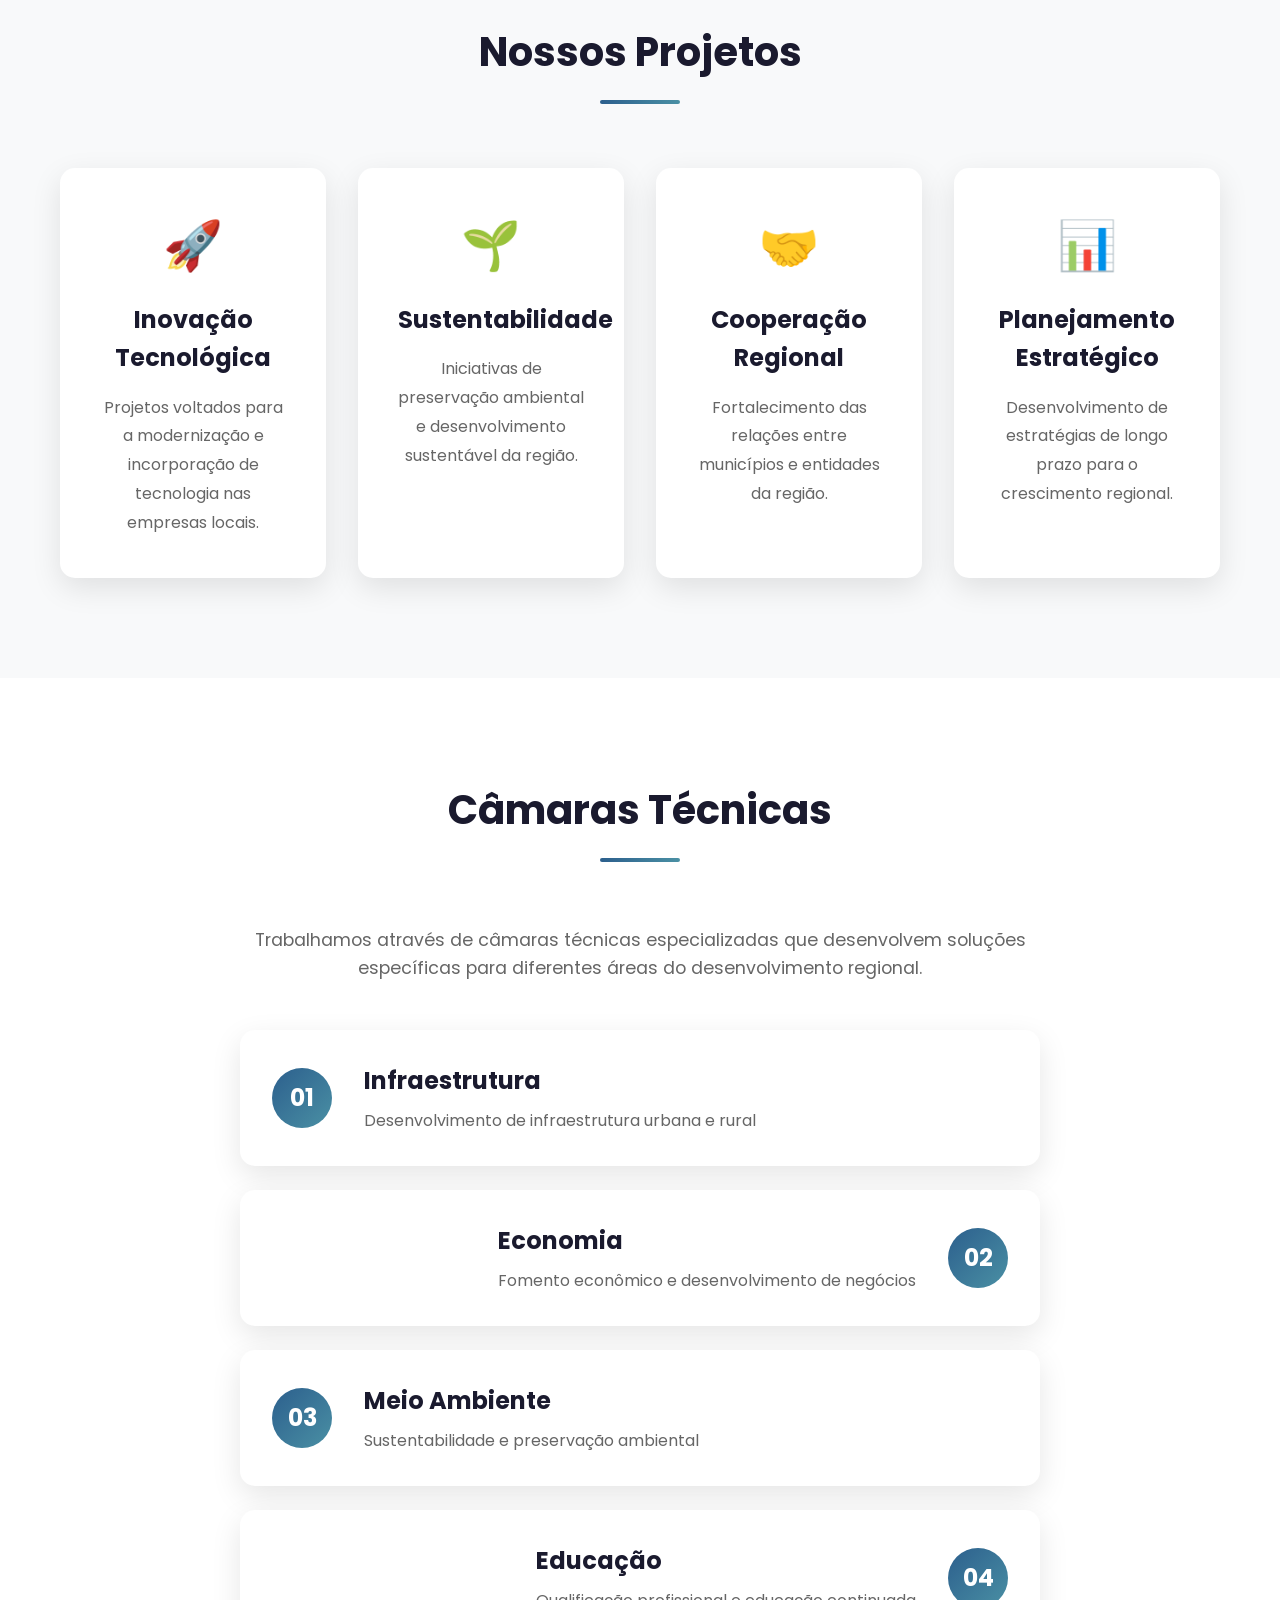
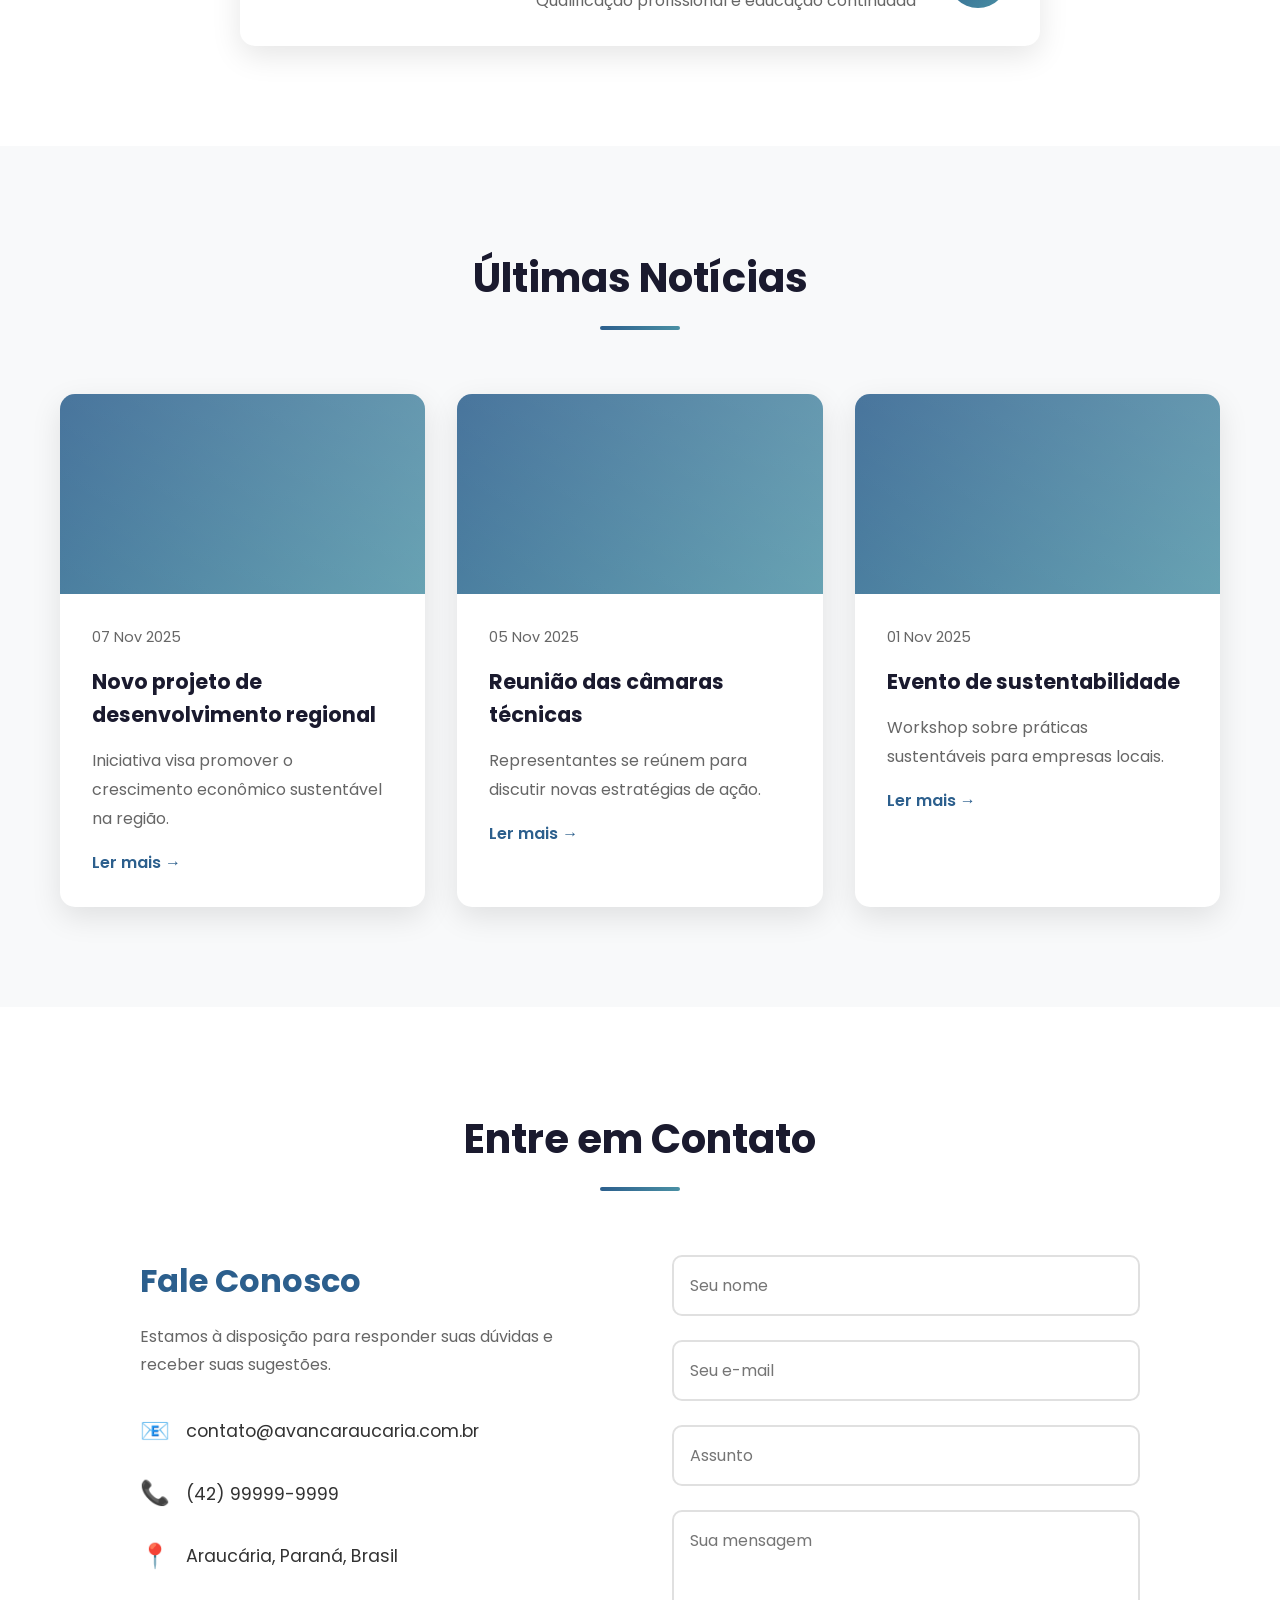
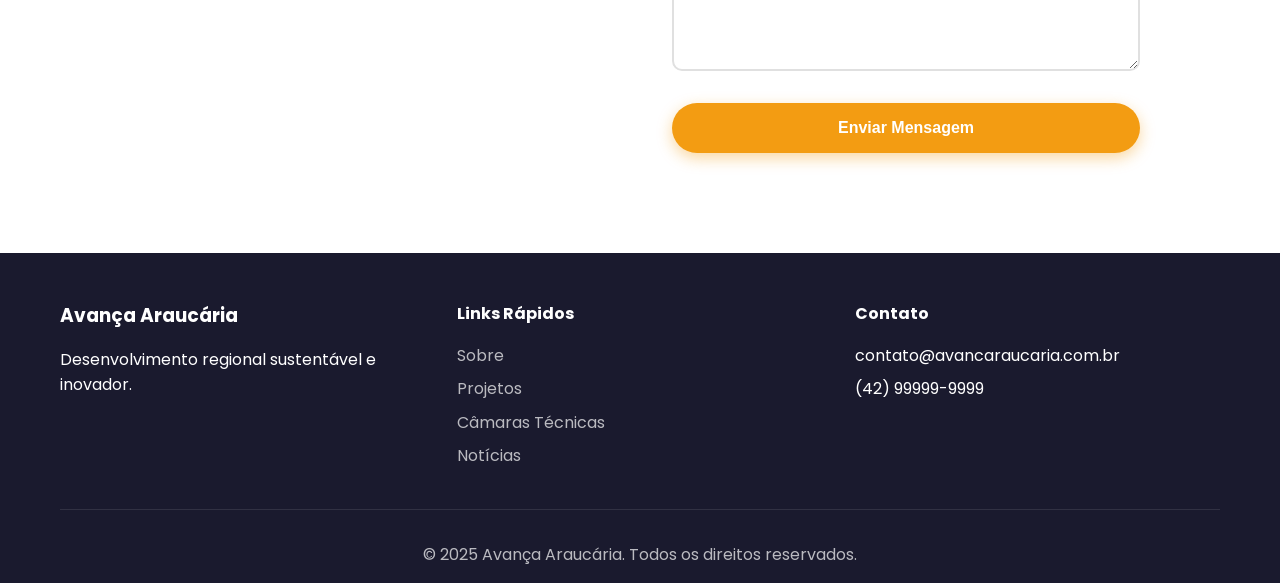
==== commit 1456ff5c: "Add files via upload" ====
--- a/avancaaraucaria/frontend/index.html
+++ b/avancaaraucaria/frontend/index.html
@@ -22,7 +22,7 @@
                     <li><a href="#sobre" class="nav-link">Sobre</a></li>
                     <li><a href="#projetos" class="nav-link">Projetos</a></li>
                     <li><a href="#câmaras" class="nav-link">Câmaras Técnicas</a></li>
-                    <li><a href="#noticias" class="nav-link">Notícias</a></li>
+                    <li><a href="noticias.html" class="nav-link">Notícias</a></li>
                     <li><a href="#contato" class="nav-link">Contato</a></li>
                 </ul>
                 <div class="hamburger" id="hamburger">
@@ -38,7 +38,7 @@
     <section id="home" class="hero">
         <div class="hero-background">
             <div class="hero-image-wrapper">
-                <img src="941.jpg" alt="Avança Araucária" class="hero-image">
+                <img src="Avancaaraucaria_logo.jpg" alt="Avança Araucária" class="hero-image">
                 <div class="hero-overlay"></div>
             </div>
         </div>
@@ -186,7 +186,7 @@
                         <span class="noticia-date">07 Nov 2025</span>
                         <h3>Novo projeto de desenvolvimento regional</h3>
                         <p>Iniciativa visa promover o crescimento econômico sustentável na região.</p>
-                        <a href="#" class="noticia-link">Ler mais →</a>
+                        <a href="noticias.html" class="noticia-link">Ler mais →</a>
                     </div>
                 </article>
                 <article class="noticia-card fade-in-up delay-1">
@@ -197,7 +197,7 @@
                         <span class="noticia-date">05 Nov 2025</span>
                         <h3>Reunião das câmaras técnicas</h3>
                         <p>Representantes se reúnem para discutir novas estratégias de ação.</p>
-                        <a href="#" class="noticia-link">Ler mais →</a>
+                        <a href="noticias.html" class="noticia-link">Ler mais →</a>
                     </div>
                 </article>
                 <article class="noticia-card fade-in-up delay-2">
@@ -208,7 +208,7 @@
                         <span class="noticia-date">01 Nov 2025</span>
                         <h3>Evento de sustentabilidade</h3>
                         <p>Workshop sobre práticas sustentáveis para empresas locais.</p>
-                        <a href="#" class="noticia-link">Ler mais →</a>
+                        <a href="noticias.html" class="noticia-link">Ler mais →</a>
                     </div>
                 </article>
             </div>
@@ -274,7 +274,7 @@
                         <li><a href="#sobre">Sobre</a></li>
                         <li><a href="#projetos">Projetos</a></li>
                         <li><a href="#câmaras">Câmaras Técnicas</a></li>
-                        <li><a href="#noticias">Notícias</a></li>
+                        <li><a href="noticias.html">Notícias</a></li>
                     </ul>
                 </div>
                 <div class="footer-section">
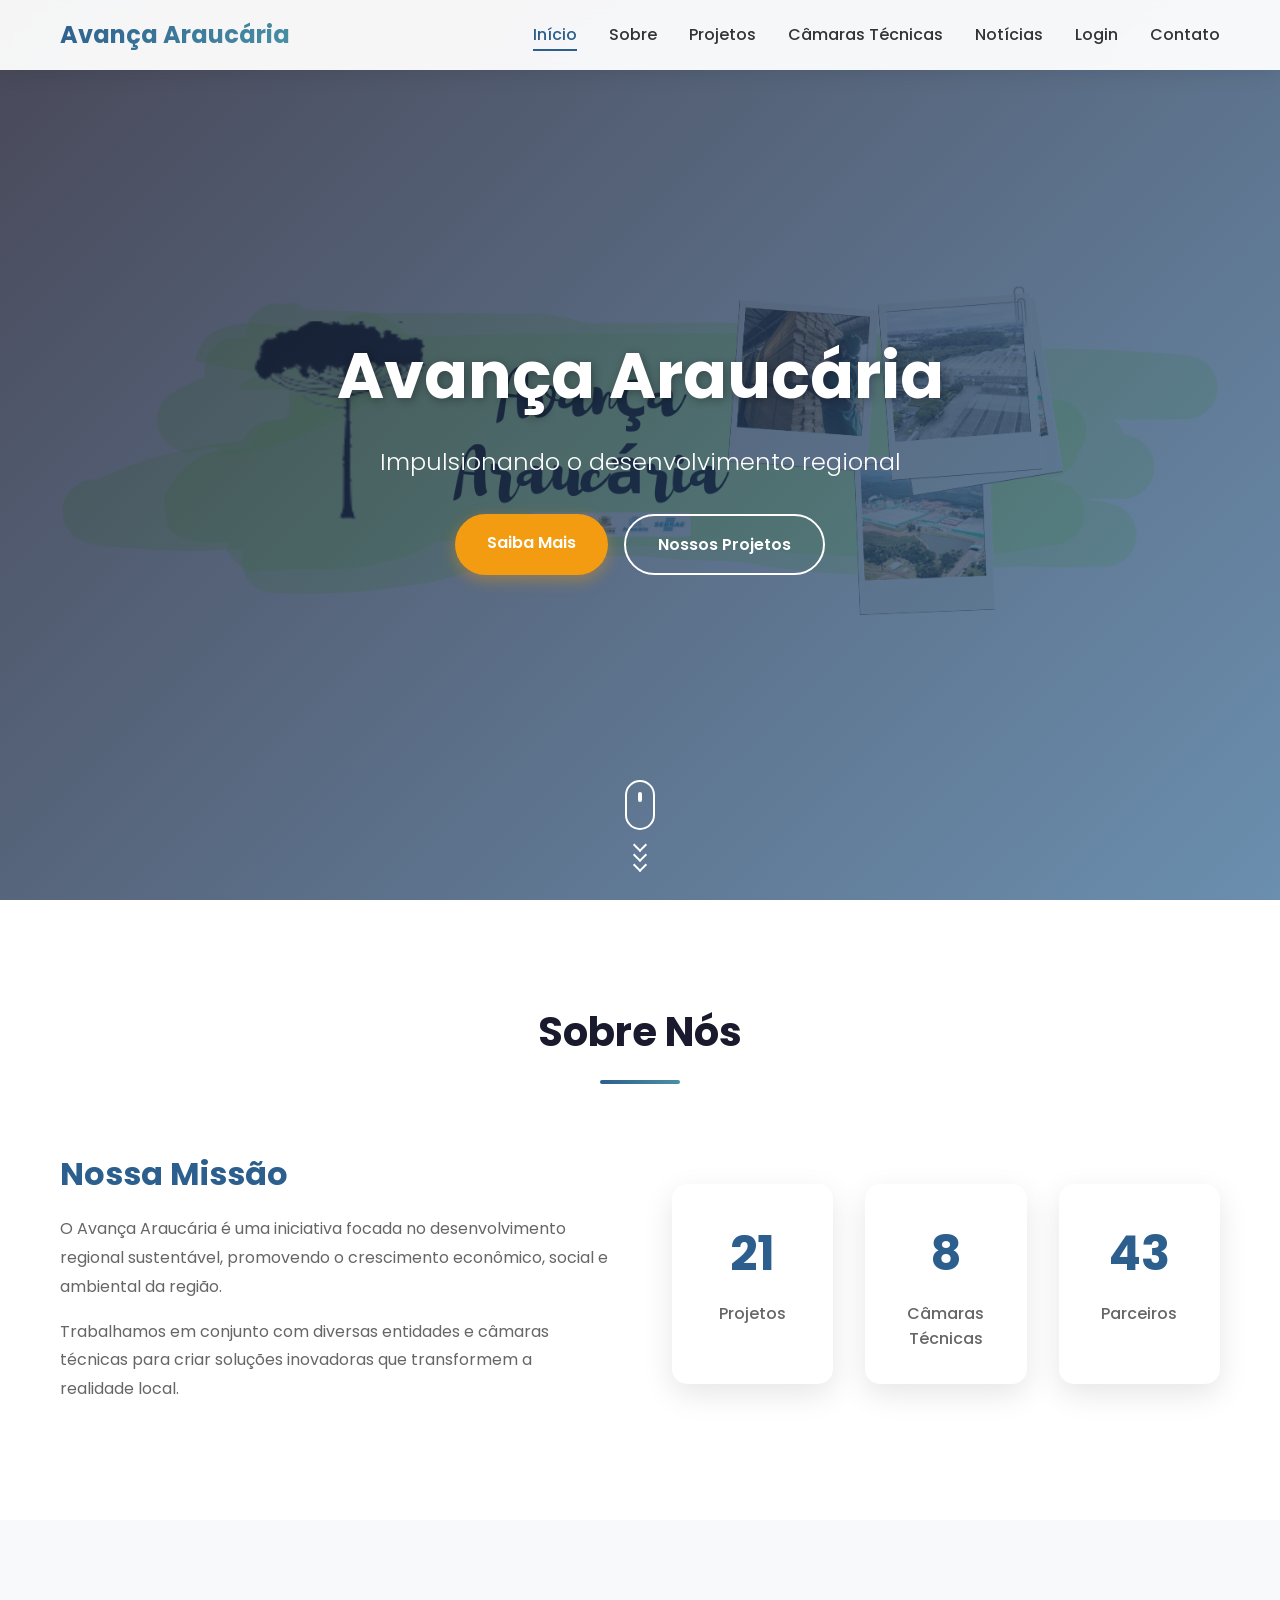
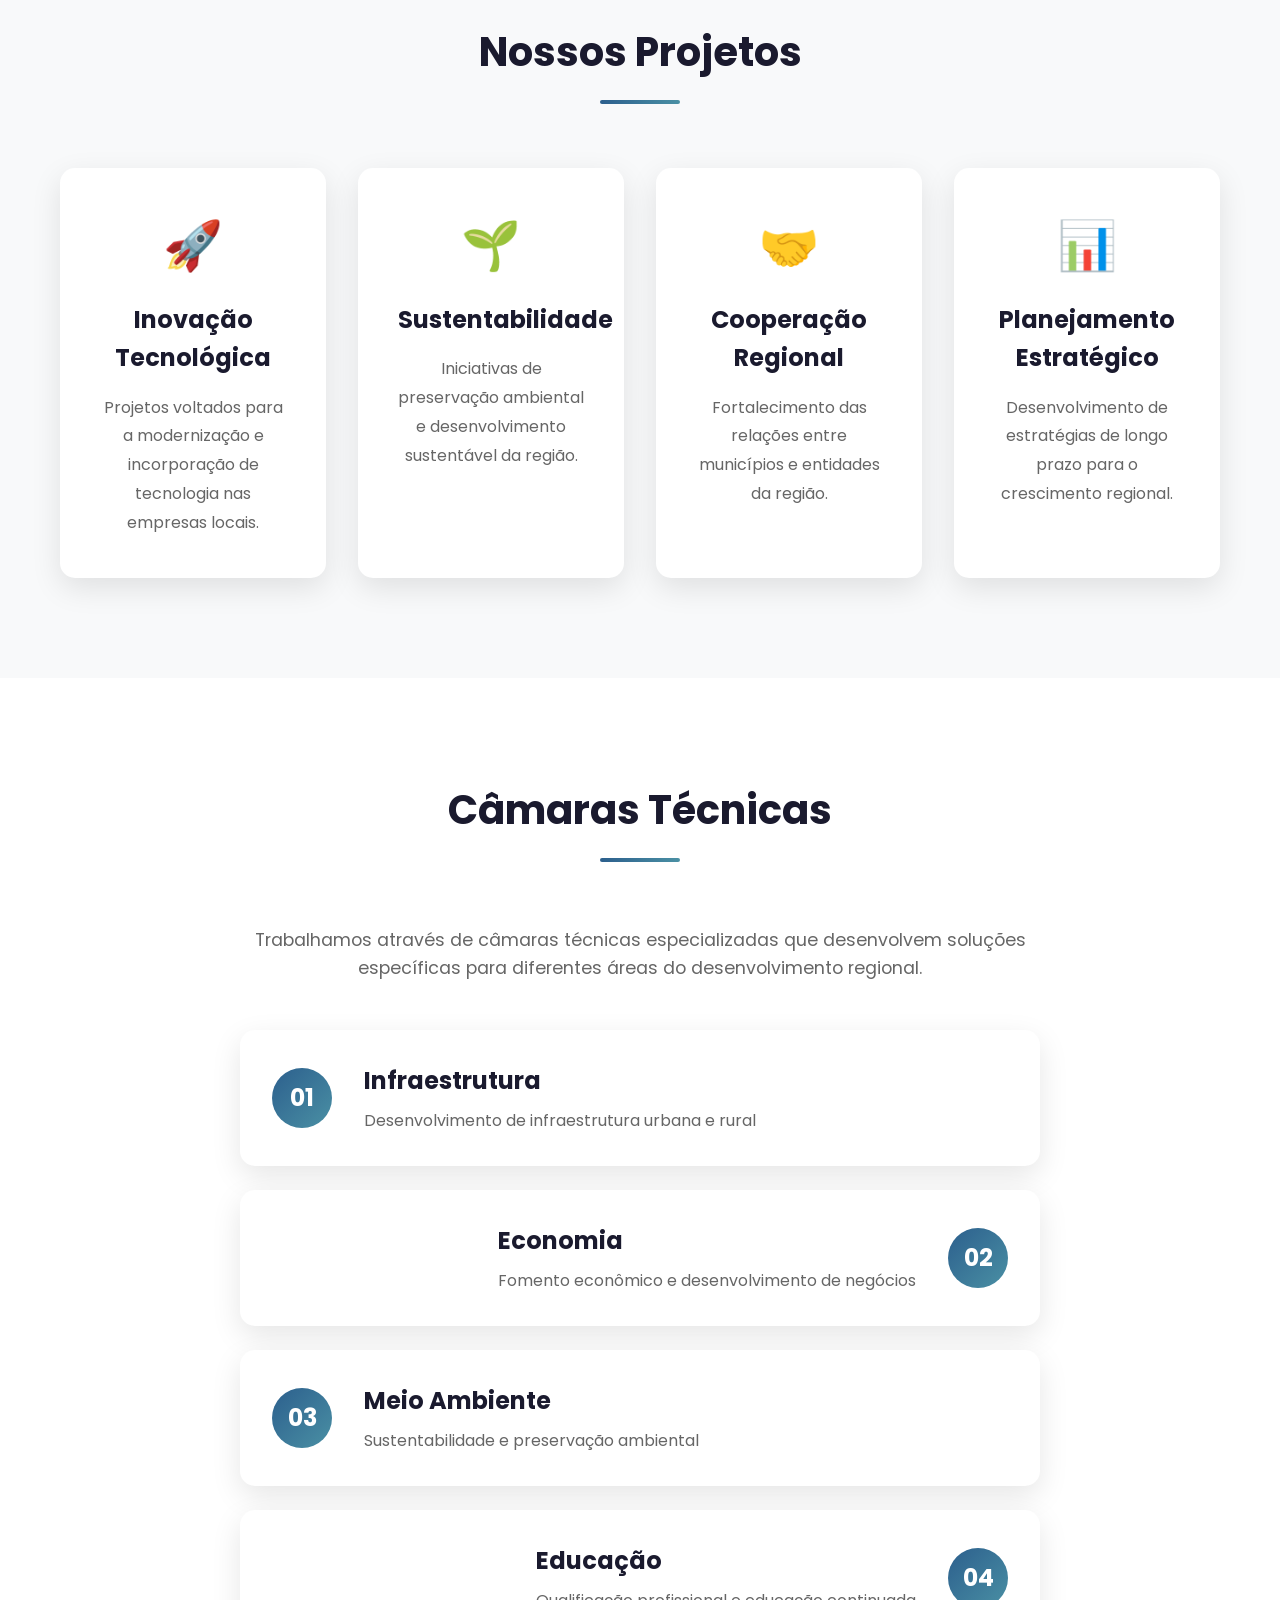
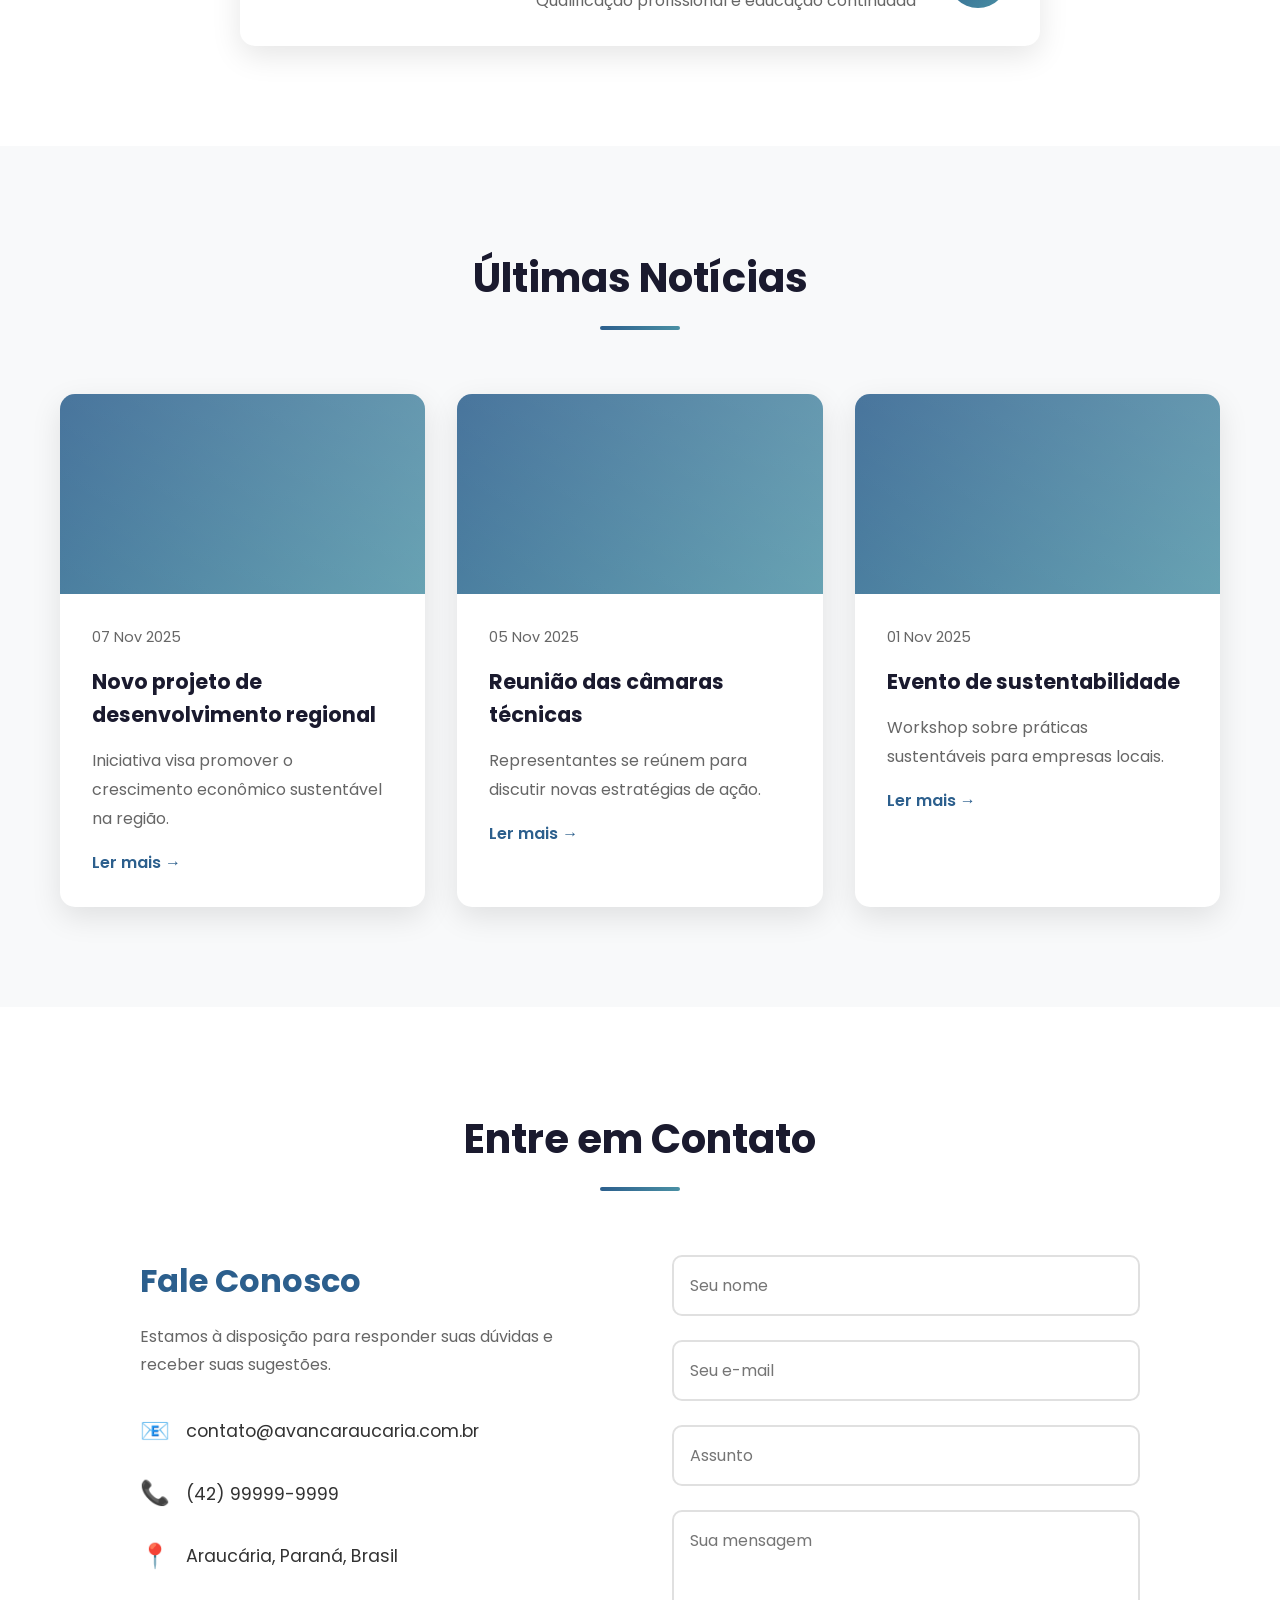
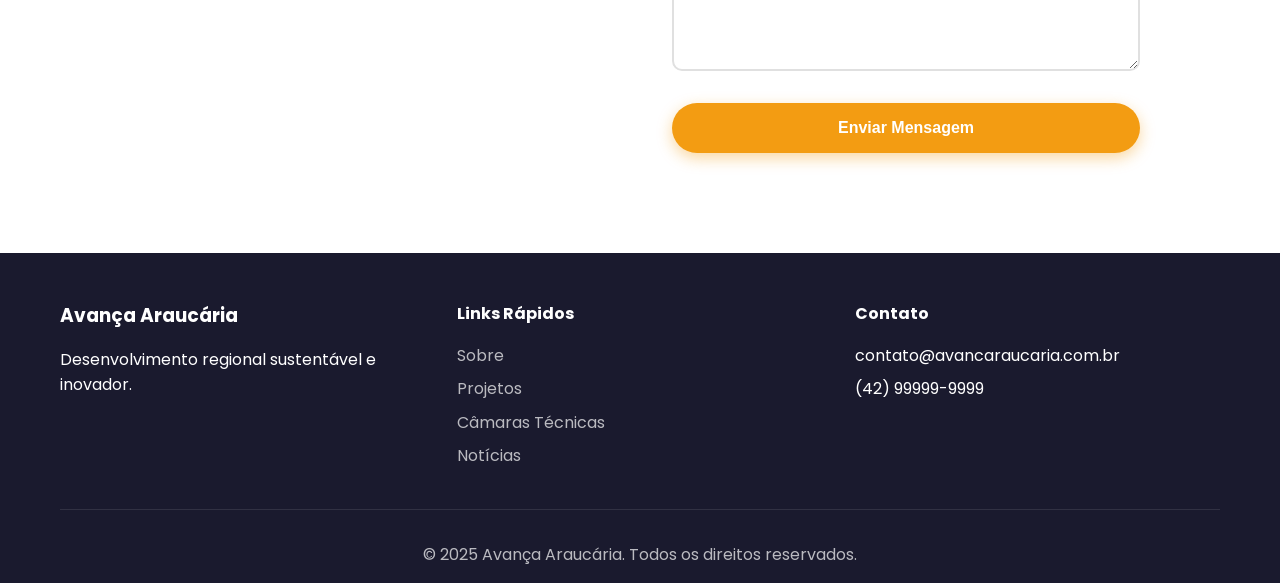
==== commit 1408fae4: "BIG Final version" ====
--- a/avancaaraucaria/frontend/index.html
+++ b/avancaaraucaria/frontend/index.html
@@ -2,7 +2,11 @@
 <html lang="pt-BR">
 <head>
     <meta charset="UTF-8">
-    <meta name="viewport" content="width=device-width, initial-scale=1.0">
+    <meta name="viewport" content="width=device-width, initial-scale=1.0, maximum-scale=5.0, user-scalable=yes">
+    <meta name="mobile-web-app-capable" content="yes">
+    <meta name="apple-mobile-web-app-capable" content="yes">
+    <meta name="apple-mobile-web-app-status-bar-style" content="default">
+    <meta name="theme-color" content="#2c5f8d">
     <title>Avança Araucária - Desenvolvimento Regional</title>
     <link rel="stylesheet" href="styles.css">
     <link rel="preconnect" href="https://fonts.googleapis.com">
@@ -23,6 +27,7 @@
                     <li><a href="#projetos" class="nav-link">Projetos</a></li>
                     <li><a href="#câmaras" class="nav-link">Câmaras Técnicas</a></li>
                     <li><a href="noticias.html" class="nav-link">Notícias</a></li>
+                    <li><a href="login.html" class="nav-link">Login</a></li>
                     <li><a href="#contato" class="nav-link">Contato</a></li>
                 </ul>
                 <div class="hamburger" id="hamburger">
--- a/avancaaraucaria/frontend/styles.css
+++ b/avancaaraucaria/frontend/styles.css
@@ -822,6 +822,10 @@
 }
 
 @media (max-width: 480px) {
+    body {
+        font-size: 0.95rem;
+    }
+
     .hero-title {
         font-size: 2rem;
     }
@@ -833,5 +837,310 @@
     .btn {
         width: 100%;
     }
-}
-
+
+    .section {
+        padding: 70px 0;
+    }
+
+    .noticia-card,
+    .projeto-card,
+    .stat-card,
+    .camara-item {
+        margin-bottom: 1rem;
+    }
+}
+
+/* Auth / Login Page */
+.auth-wrapper {
+    min-height: 100vh;
+    display: flex;
+    flex-direction: column;
+}
+
+.auth-main {
+    flex: 1;
+    display: flex;
+    align-items: center;
+    justify-content: center;
+    padding: 120px 20px 60px;
+    background: linear-gradient(135deg, #f8f9fa, #e9f2ff);
+}
+
+.auth-card {
+    background: var(--white);
+    border-radius: 20px;
+    box-shadow: var(--shadow-hover);
+    max-width: 420px;
+    width: 100%;
+    padding: 2.5rem 2.5rem 2rem;
+}
+
+.auth-card h1 {
+    font-size: 1.8rem;
+    margin-bottom: 0.5rem;
+    color: var(--dark-color);
+}
+
+.auth-card p {
+    color: var(--text-light);
+    margin-bottom: 2rem;
+}
+
+.auth-form-group {
+    margin-bottom: 1.5rem;
+}
+
+.auth-form-group label {
+    display: block;
+    margin-bottom: 0.5rem;
+    font-weight: 500;
+    color: var(--text-color);
+}
+
+.auth-form-group input {
+    width: 100%;
+    padding: 0.9rem 1rem;
+    border-radius: 10px;
+    border: 2px solid #e0e0e0;
+    font-family: 'Poppins', sans-serif;
+    font-size: 0.95rem;
+    transition: all 0.3s ease;
+}
+
+.auth-form-group input:focus {
+    outline: none;
+    border-color: var(--primary-color);
+    box-shadow: 0 0 0 3px rgba(44, 95, 141, 0.1);
+}
+
+.auth-actions {
+    display: flex;
+    align-items: center;
+    justify-content: space-between;
+    margin-bottom: 1.5rem;
+    gap: 1rem;
+    flex-wrap: wrap;
+}
+
+.auth-remember {
+    display: flex;
+    align-items: center;
+    gap: 0.4rem;
+    font-size: 0.9rem;
+    color: var(--text-light);
+}
+
+.auth-remember input {
+    width: auto;
+}
+
+.auth-link {
+    font-size: 0.9rem;
+    color: var(--primary-color);
+    text-decoration: none;
+    font-weight: 500;
+}
+
+.auth-link:hover {
+    color: var(--secondary-color);
+}
+
+.auth-footer-text {
+    text-align: center;
+    margin-top: 1rem;
+    font-size: 0.9rem;
+    color: var(--text-light);
+}
+
+.auth-footer-text a {
+    color: var(--primary-color);
+    text-decoration: none;
+    font-weight: 500;
+}
+
+.auth-footer-text a:hover {
+    color: var(--secondary-color);
+}
+
+@media (max-width: 480px) {
+    .auth-card {
+        padding: 1.8rem 1.5rem 1.5rem;
+        border-radius: 16px;
+    }
+
+    .auth-card h1 {
+        font-size: 1.5rem;
+    }
+
+    .auth-actions {
+        flex-direction: column;
+        align-items: flex-start;
+    }
+
+    .auth-actions .btn {
+        width: 100%;
+        text-align: center;
+    }
+}
+
+/* Mobile Landing Page */
+.mobile-hero {
+    padding: 120px 0 40px;
+    text-align: center;
+}
+
+.mobile-hero h1 {
+    font-size: 2.2rem;
+    margin-bottom: 0.5rem;
+    color: var(--dark-color);
+}
+
+.mobile-hero p {
+    color: var(--text-light);
+    margin-bottom: 1.5rem;
+}
+
+.mobile-badges {
+    display: flex;
+    justify-content: center;
+    gap: 1rem;
+    flex-wrap: wrap;
+    margin-top: 1rem;
+}
+
+.mobile-badge {
+    padding: 0.4rem 1rem;
+    border-radius: 20px;
+    background: var(--light-color);
+    font-size: 0.85rem;
+    color: var(--text-light);
+}
+
+.mobile-sections {
+    padding-bottom: 80px;
+}
+
+.mobile-section-title {
+    font-size: 1.2rem;
+    font-weight: 600;
+    margin-bottom: 1rem;
+    color: var(--dark-color);
+}
+
+.mobile-card-list {
+    display: flex;
+    flex-direction: column;
+    gap: 1rem;
+}
+
+.mobile-card {
+    background: var(--white);
+    border-radius: 16px;
+    padding: 1.2rem 1.3rem;
+    box-shadow: var(--shadow);
+    display: flex;
+    gap: 1rem;
+    align-items: flex-start;
+}
+
+.mobile-card-icon {
+    width: 40px;
+    height: 40px;
+    border-radius: 12px;
+    background: linear-gradient(135deg, var(--primary-color), var(--secondary-color));
+    display: flex;
+    align-items: center;
+    justify-content: center;
+    color: var(--white);
+    font-size: 1.2rem;
+    flex-shrink: 0;
+}
+
+.mobile-card h3 {
+    font-size: 1rem;
+    margin-bottom: 0.3rem;
+    color: var(--dark-color);
+}
+
+.mobile-card p {
+    font-size: 0.9rem;
+    color: var(--text-light);
+}
+
+.mobile-quick-links {
+    display: grid;
+    grid-template-columns: repeat(2, minmax(0, 1fr));
+    gap: 0.8rem;
+    margin-top: 1.2rem;
+}
+
+.mobile-quick-links a {
+    text-decoration: none;
+    background: var(--primary-color);
+    color: var(--white);
+    padding: 0.7rem 0.8rem;
+    border-radius: 12px;
+    font-size: 0.9rem;
+    text-align: center;
+    box-shadow: 0 6px 16px rgba(44, 95, 141, 0.3);
+}
+
+.mobile-quick-links a:nth-child(2n) {
+    background: var(--secondary-color);
+}
+
+@media (min-width: 769px) {
+    .mobile-only {
+        display: none;
+    }
+}
+
+/* Version Toggle Button Responsive */
+@media (max-width: 480px) {
+    .version-toggle {
+        font-size: 0.8rem !important;
+        padding: 10px 16px !important;
+        bottom: 15px !important;
+        right: 15px !important;
+    }
+}
+
+/* Touch-friendly improvements for mobile */
+@media (max-width: 768px) {
+    /* Larger touch targets */
+    .nav-link,
+    .btn,
+    .mobile-quick-links a {
+        min-height: 44px;
+        display: flex;
+        align-items: center;
+        justify-content: center;
+    }
+    
+    /* Better spacing for mobile */
+    .mobile-card {
+        padding: 1.5rem 1.2rem;
+    }
+    
+    /* Improved form inputs for mobile */
+    .form-group input,
+    .form-group textarea,
+    .auth-form-group input {
+        font-size: 16px; /* Prevents zoom on iOS */
+    }
+    
+    /* Better scroll behavior */
+    html {
+        -webkit-overflow-scrolling: touch;
+    }
+    
+    /* Prevent text selection on buttons during tap */
+    .btn,
+    .mobile-quick-links a,
+    .version-toggle {
+        -webkit-tap-highlight-color: transparent;
+        user-select: none;
+        -webkit-user-select: none;
+    }
+}
+
